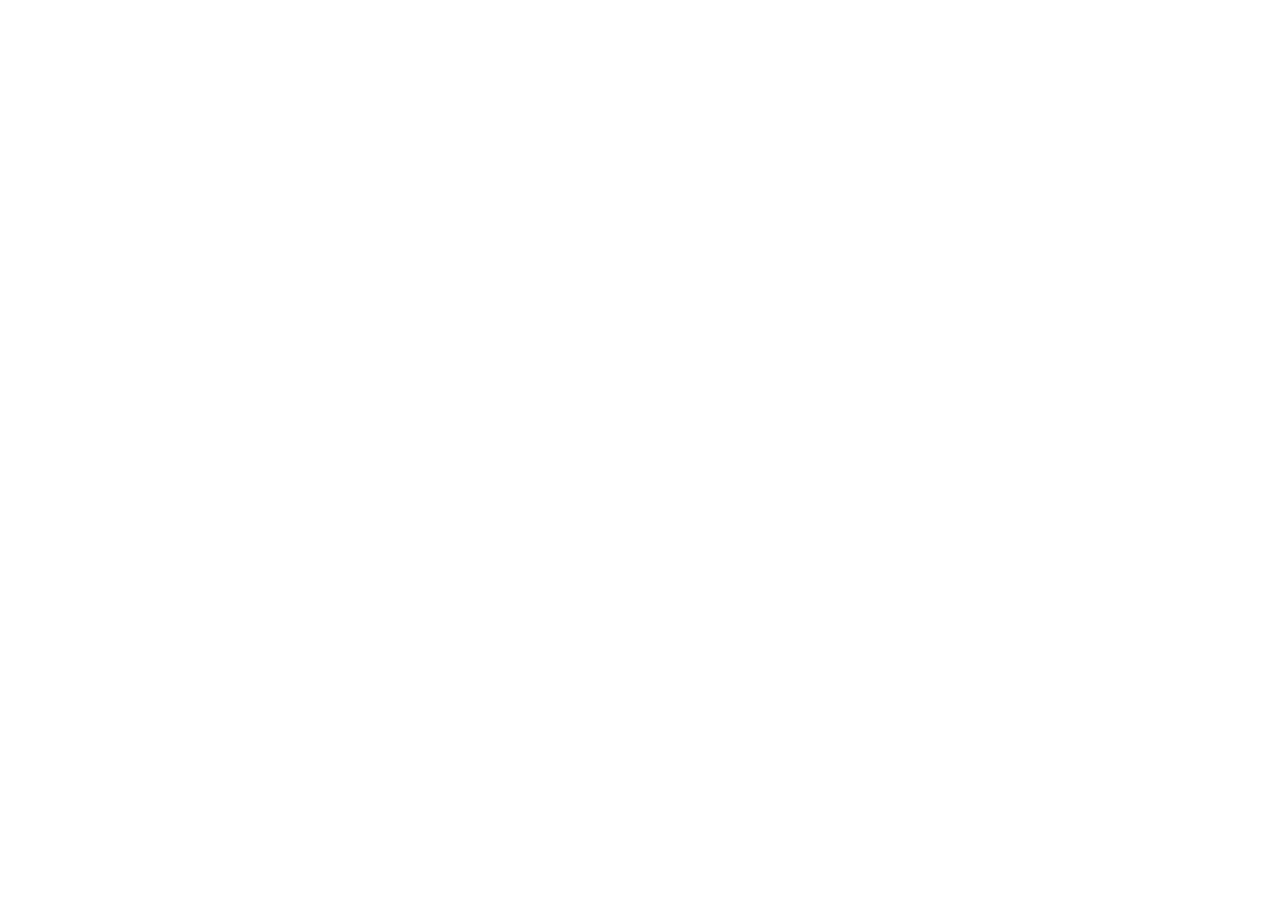
==== index.html @ 22f9165e "Initial commit. Background Catalog project. Simple and basic" ====
<!DOCTYPE html>
<html lang="en">
<head>
    <meta charset="UTF-8">
    <meta name="viewport" content="width=device-width, initial-scale=1.0">
    <title>Background Catalog</title>
    
</head>
<body>
    
</body>
</html>
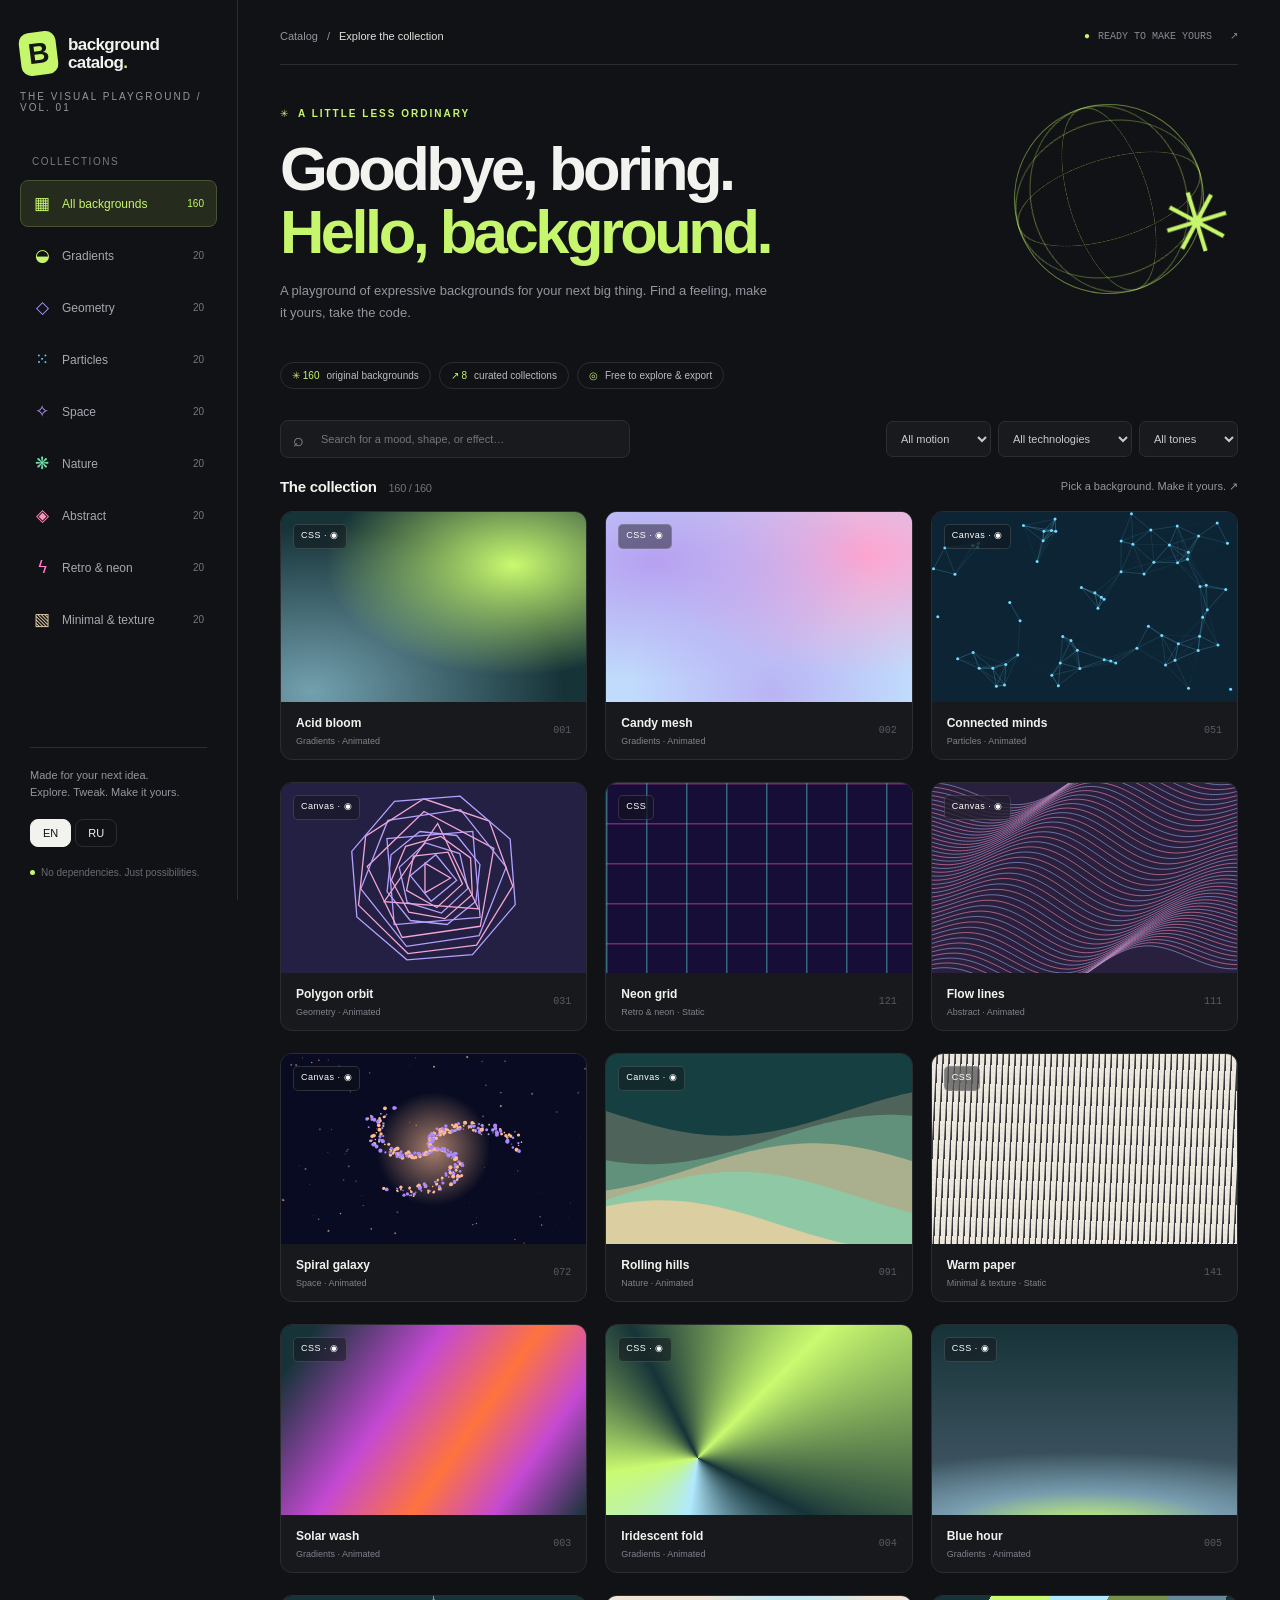
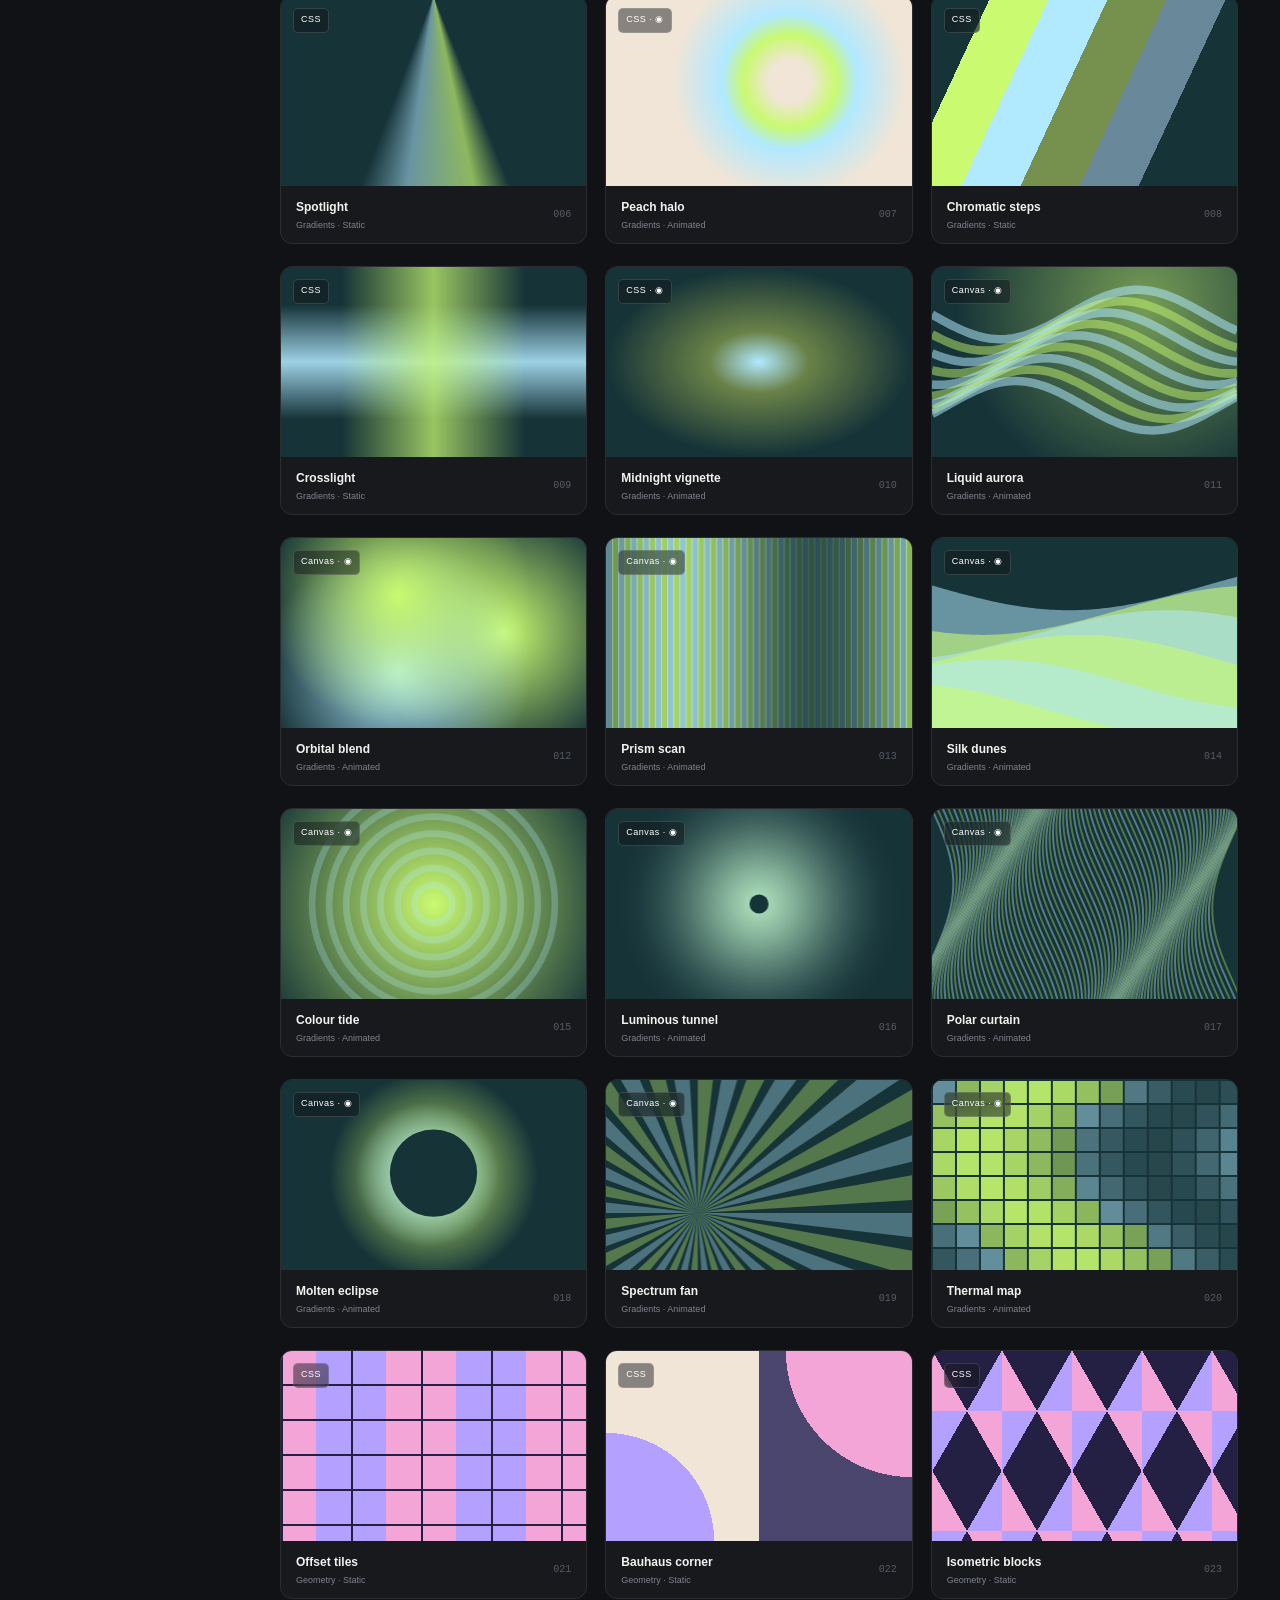
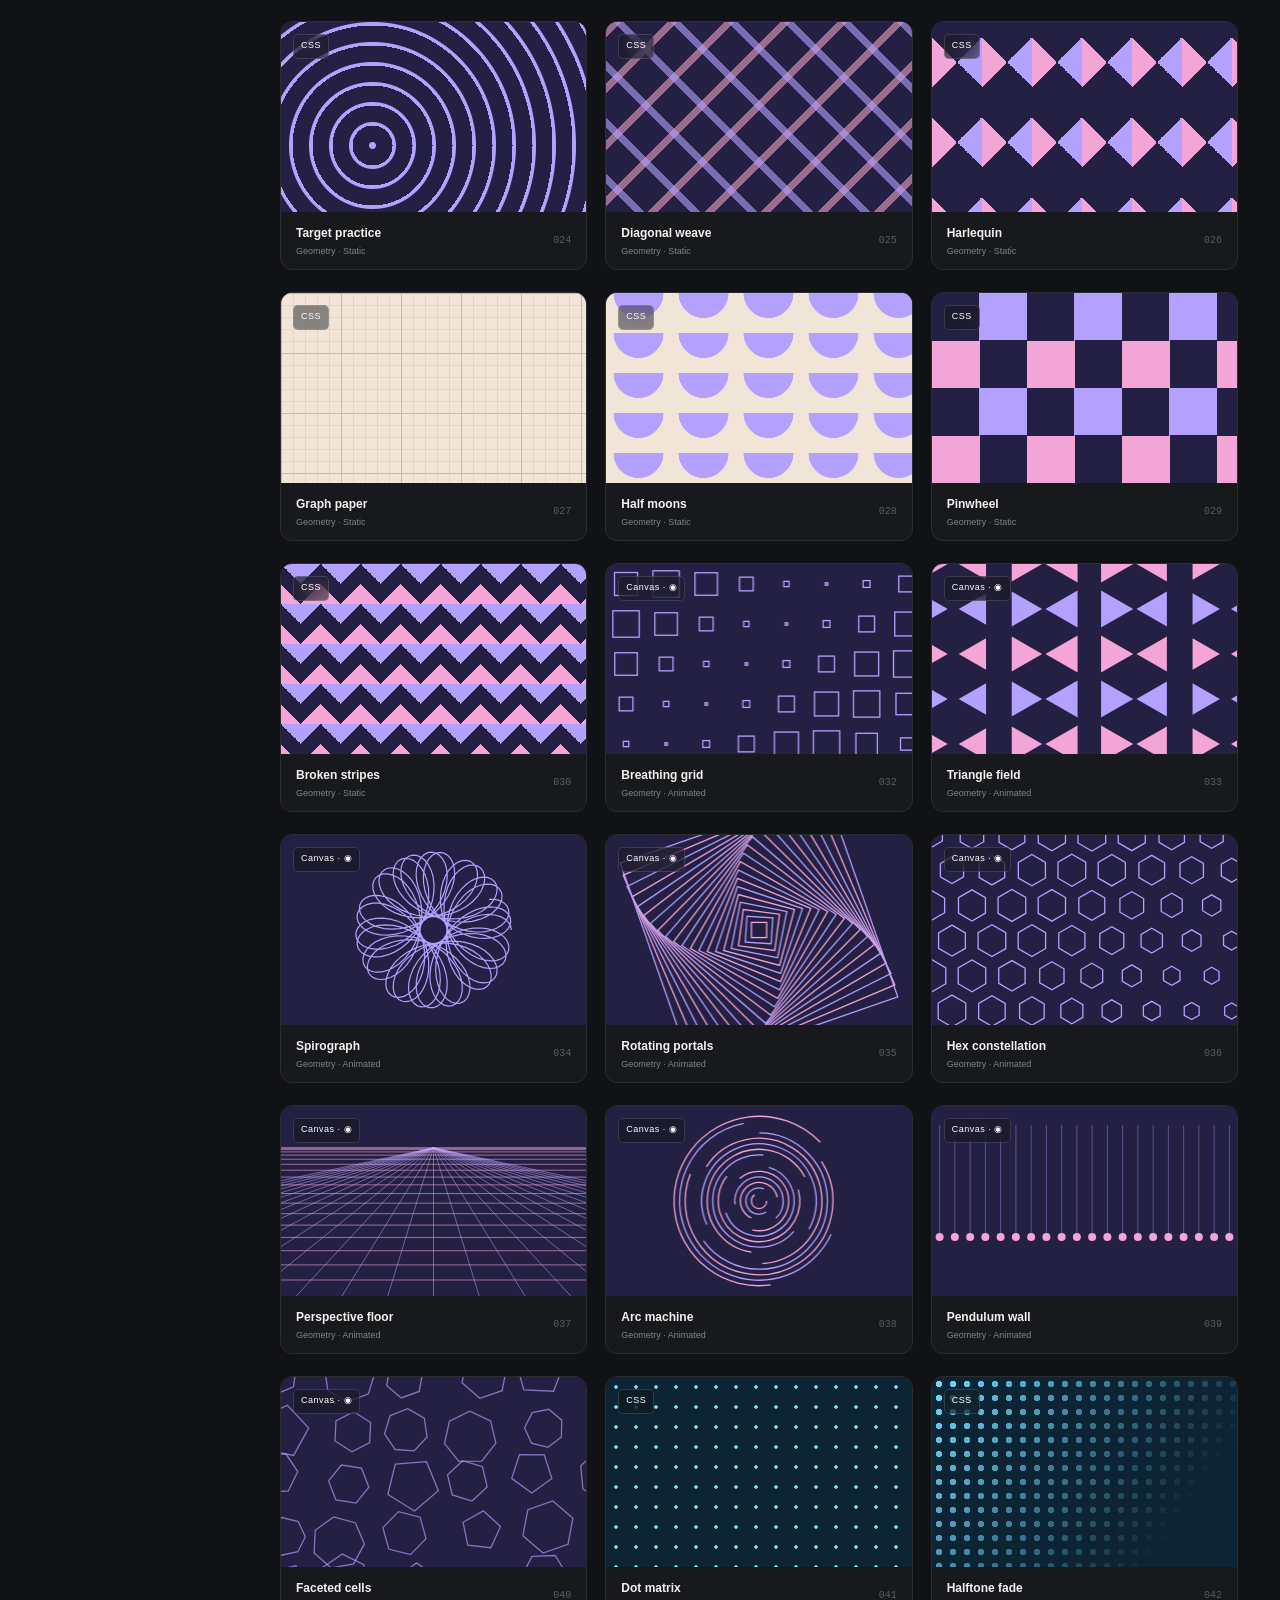
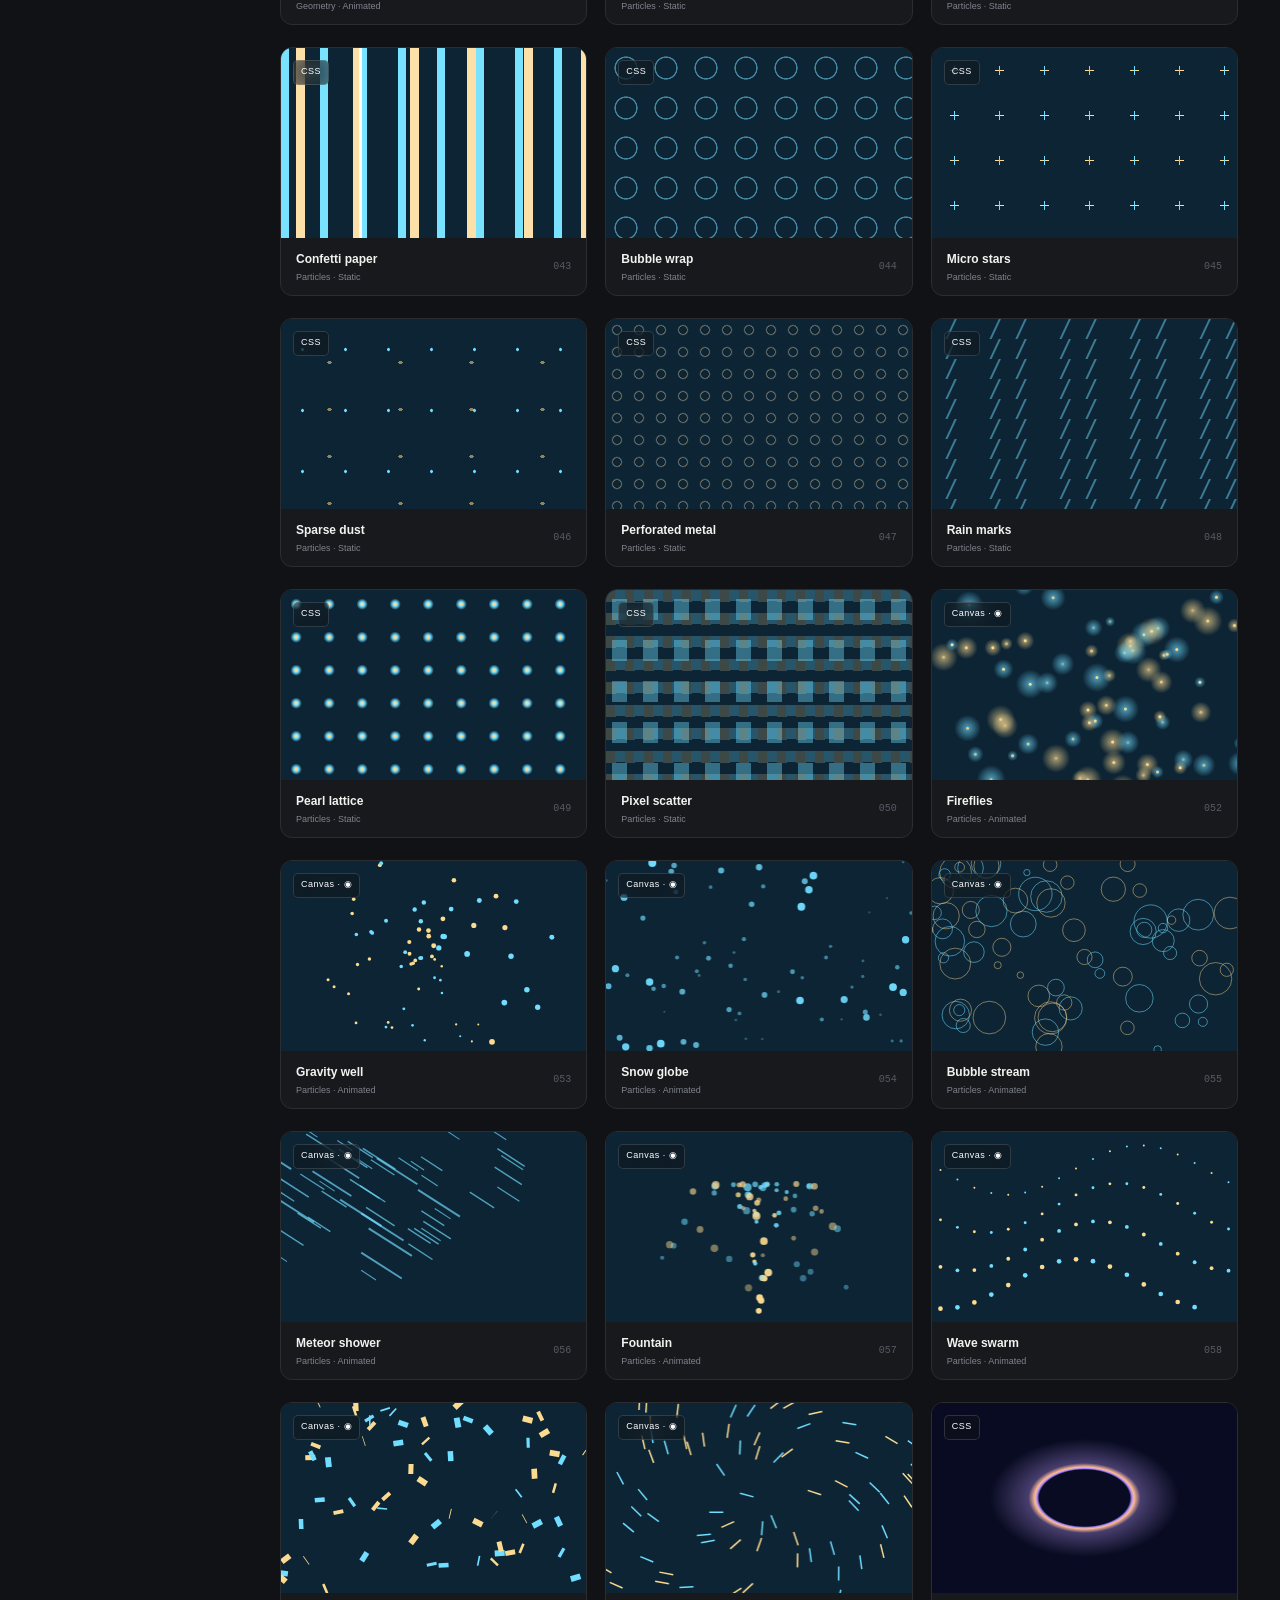
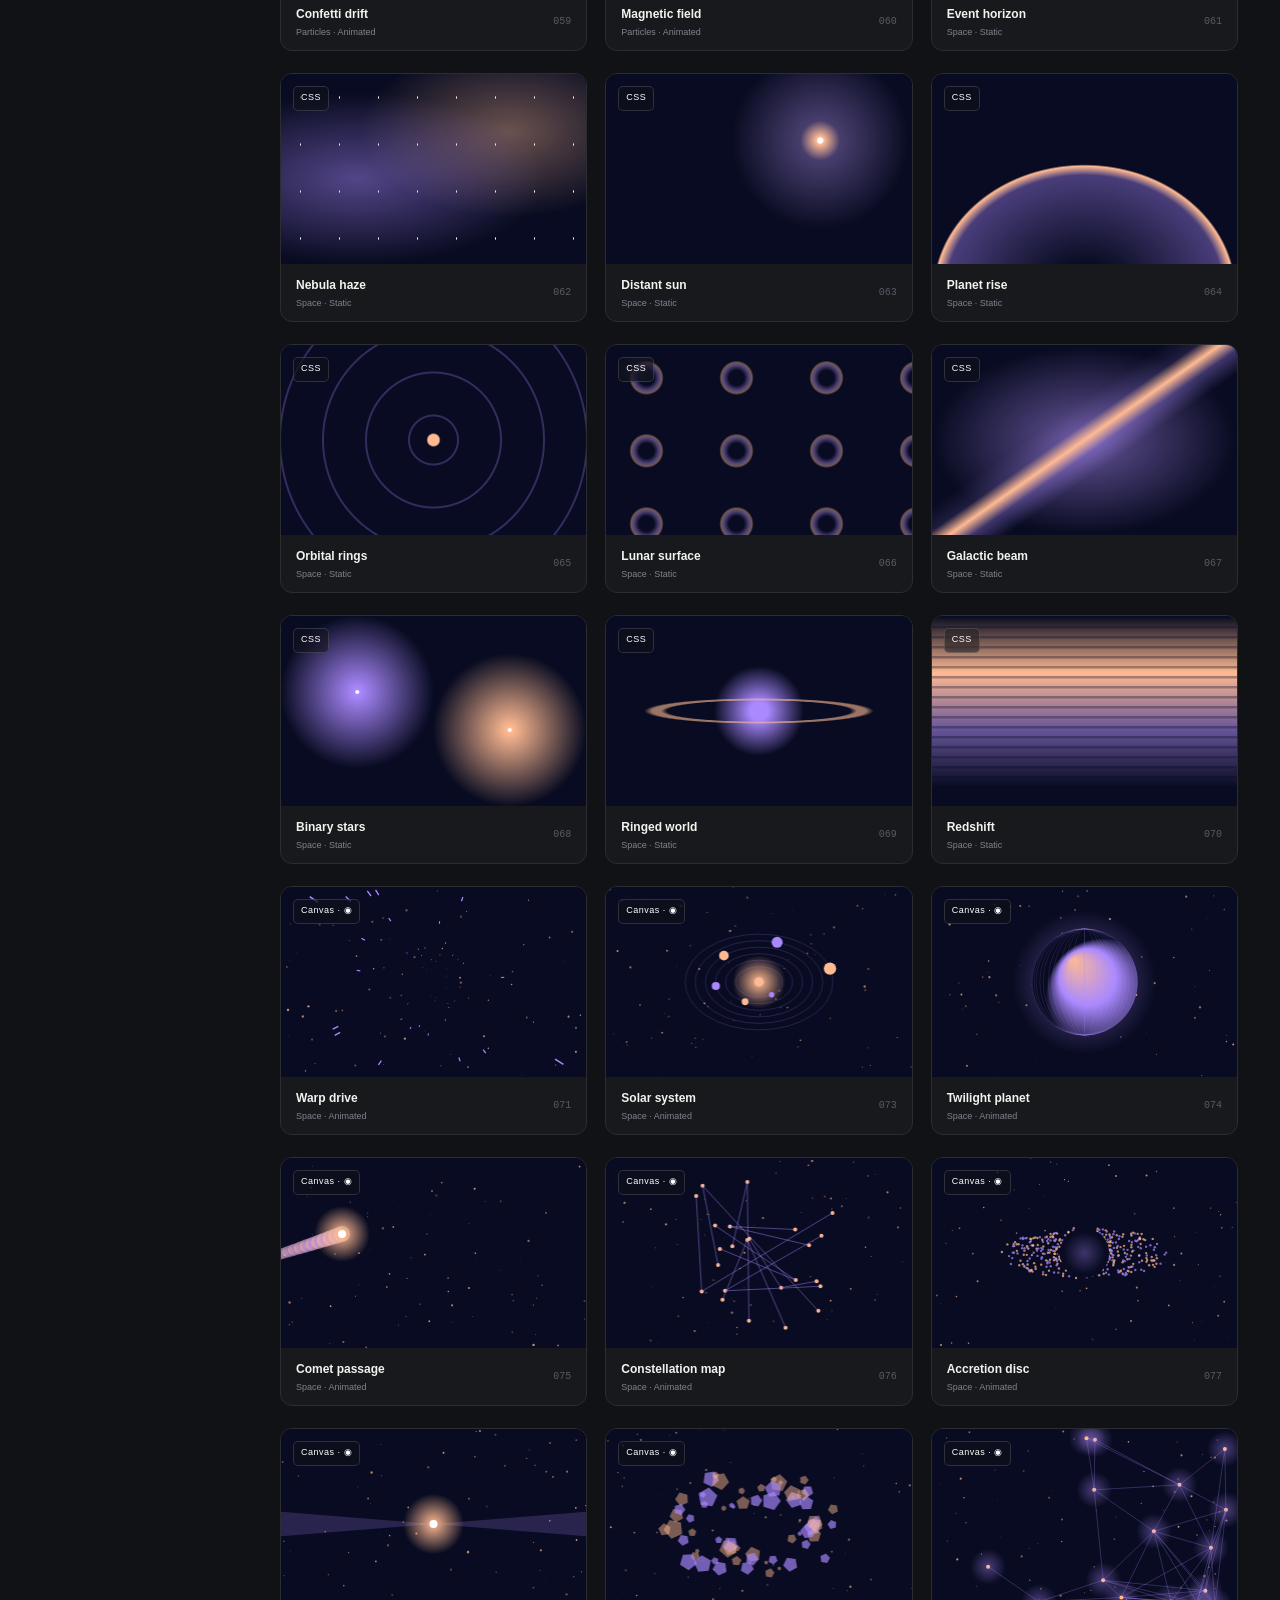
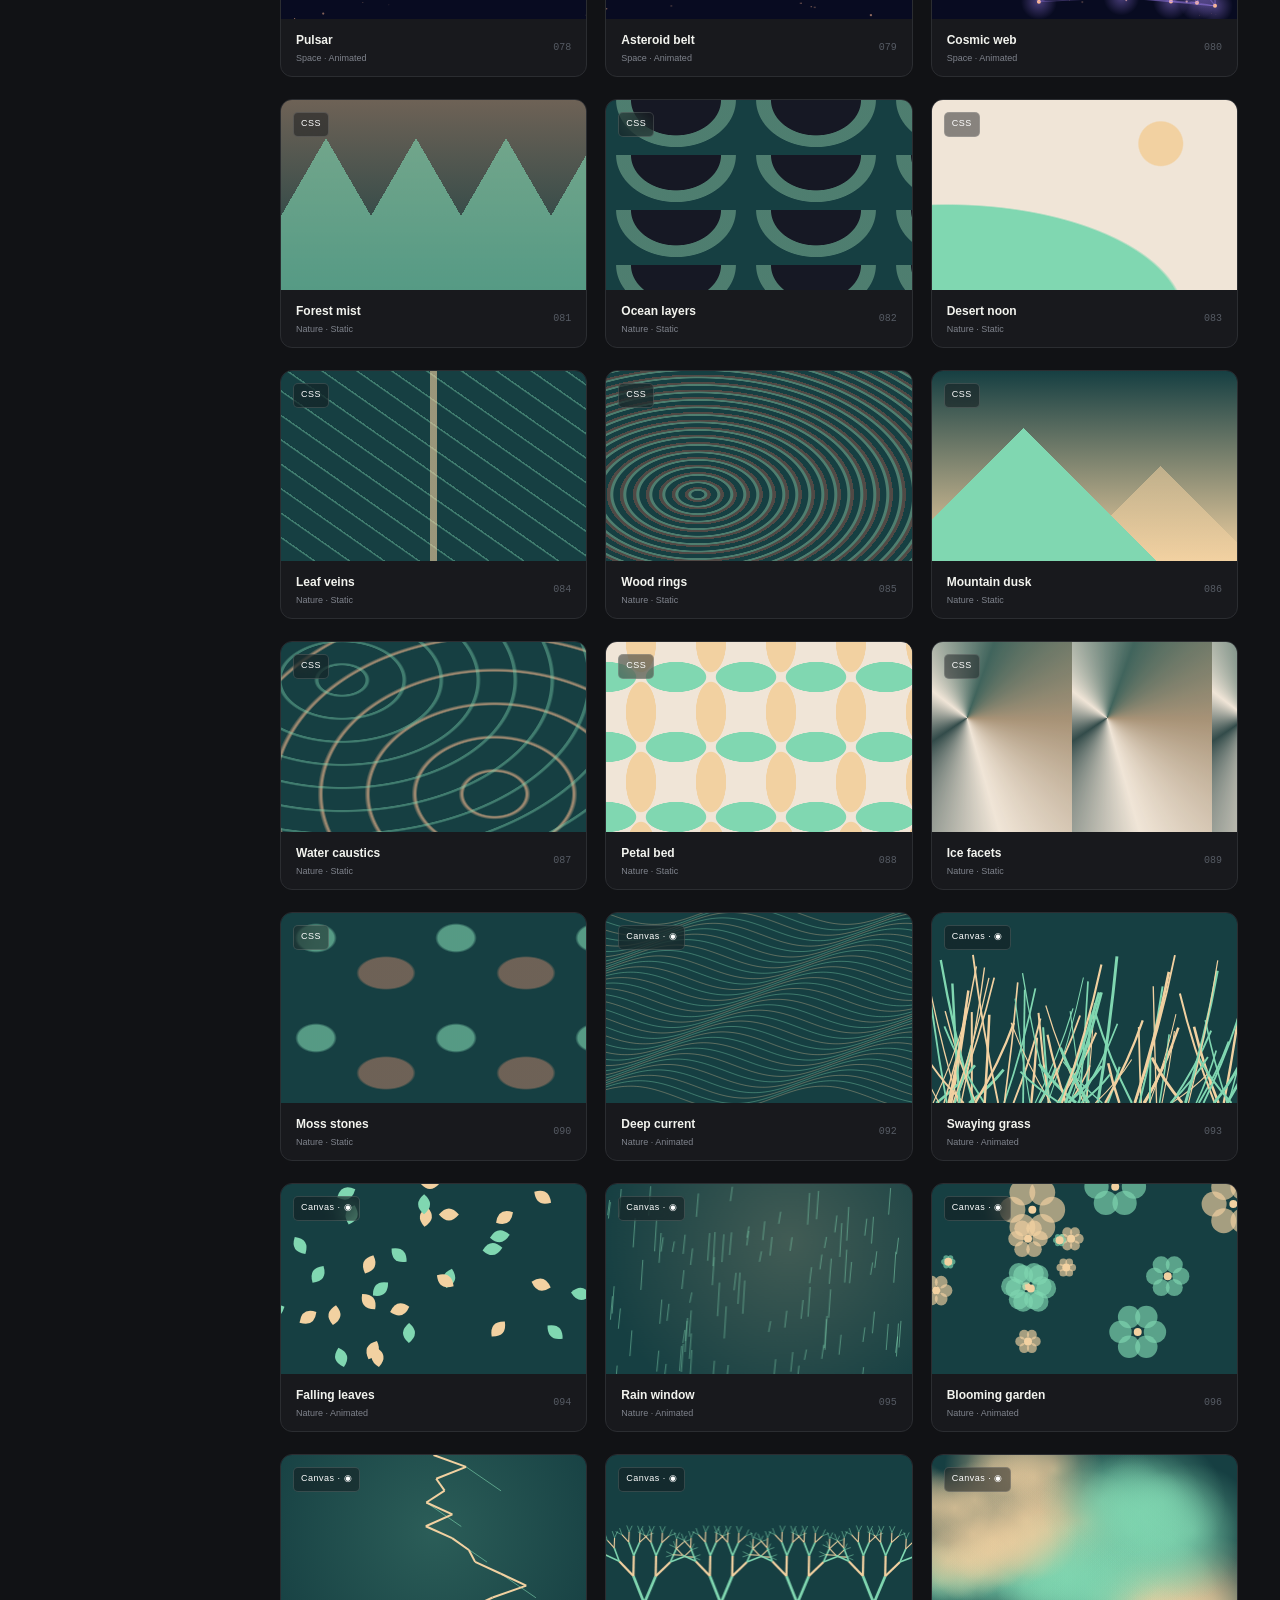
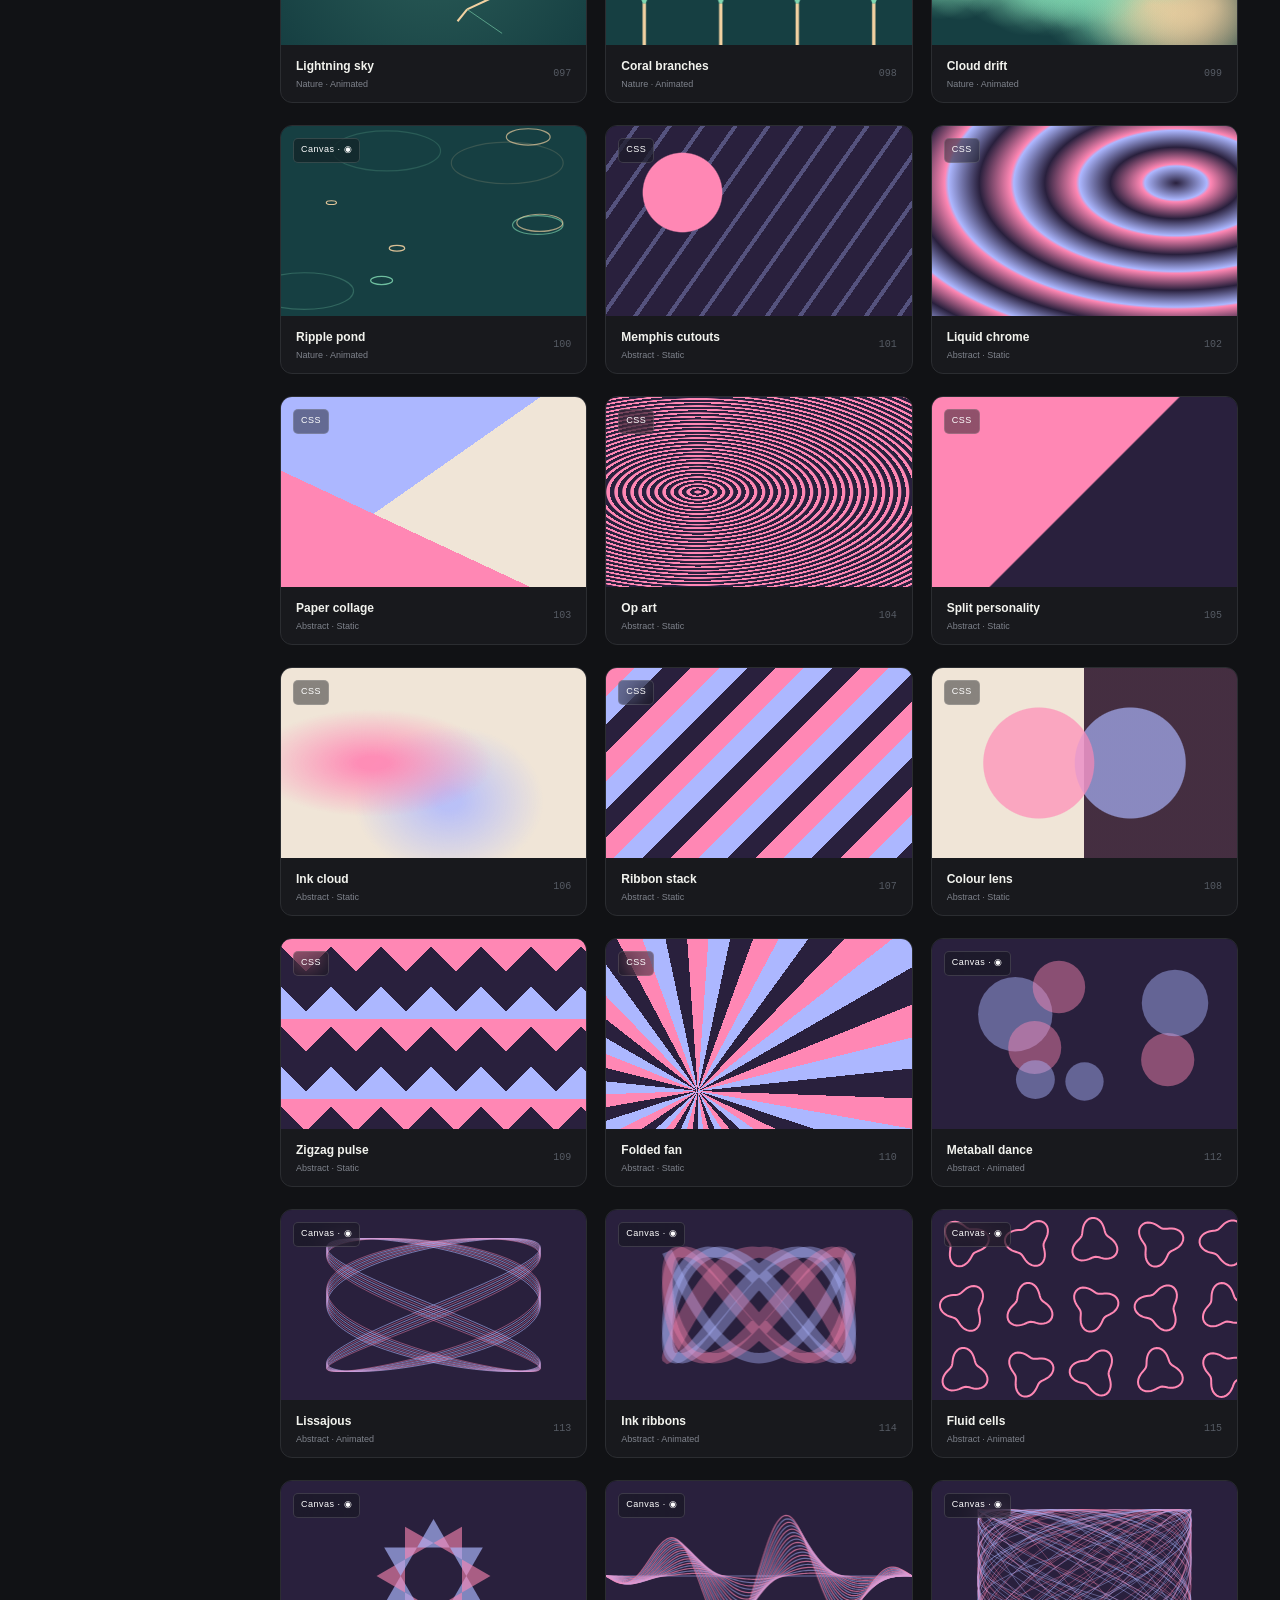
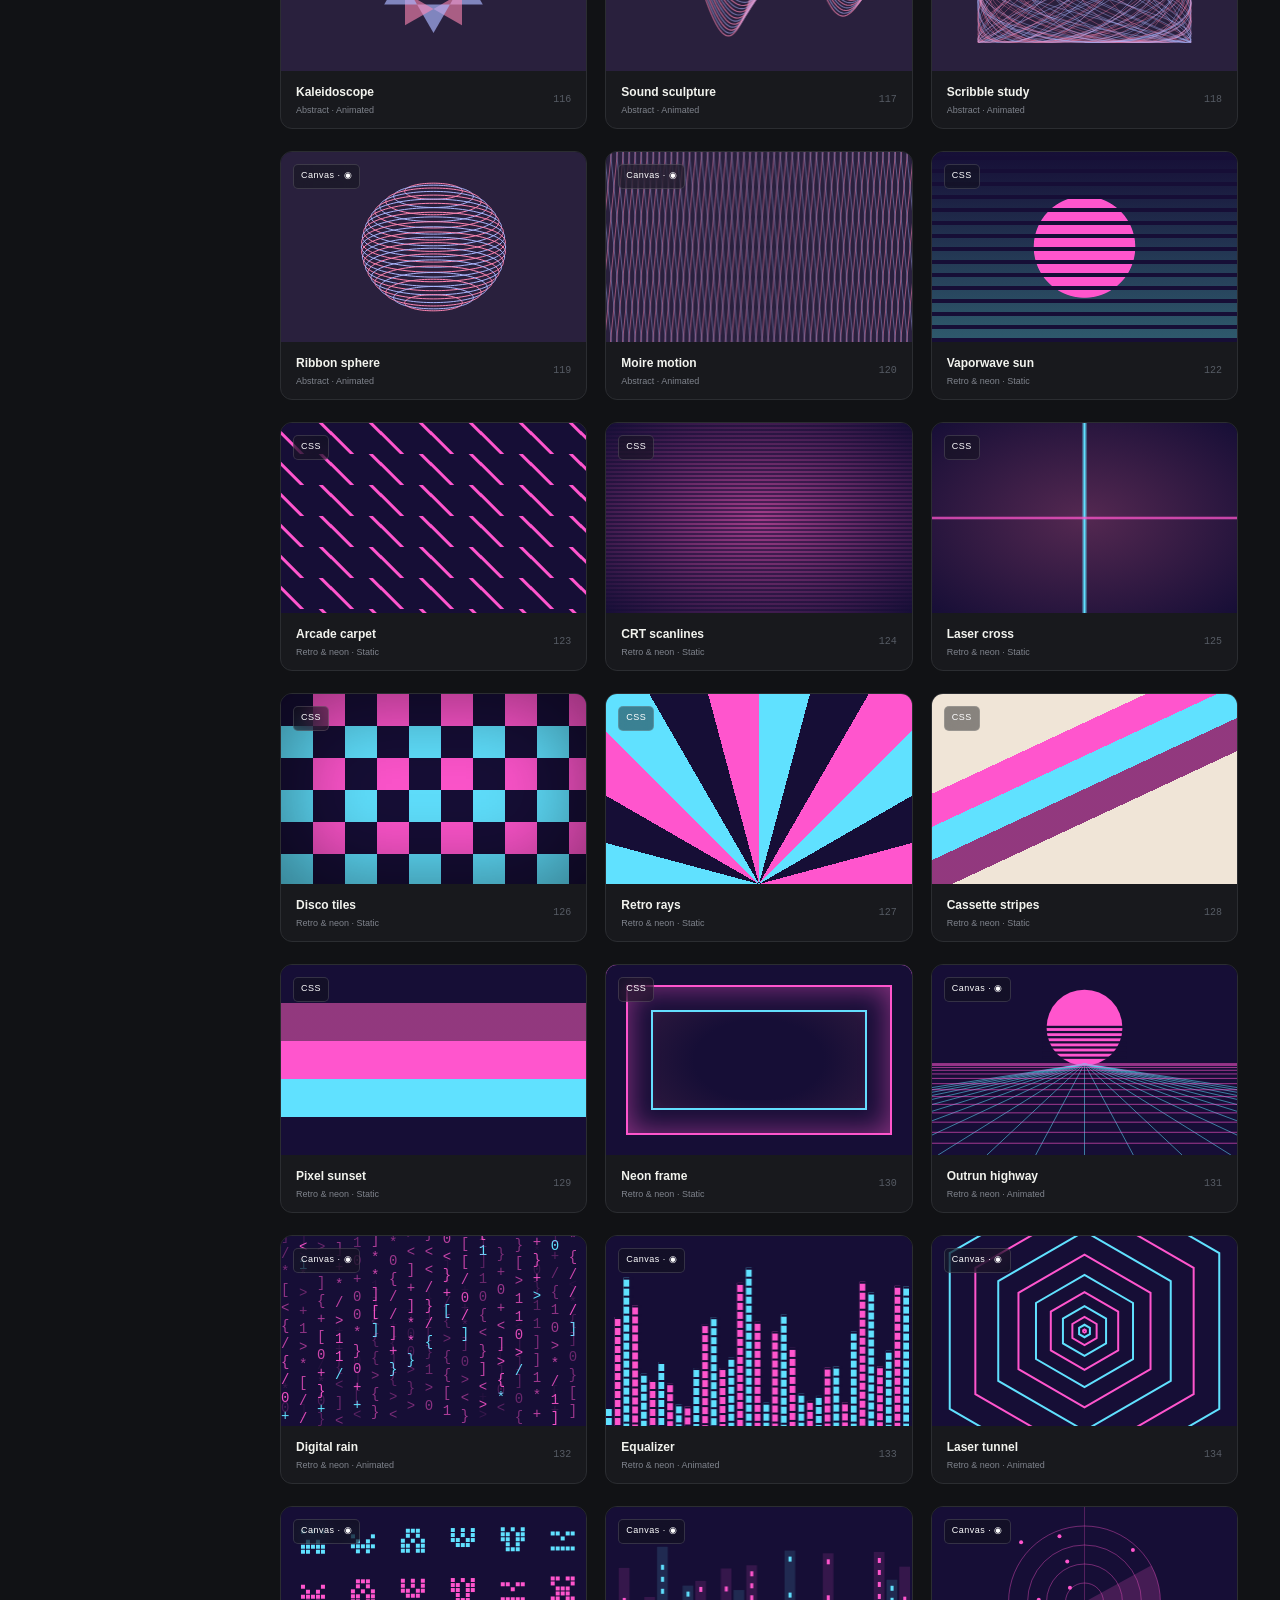
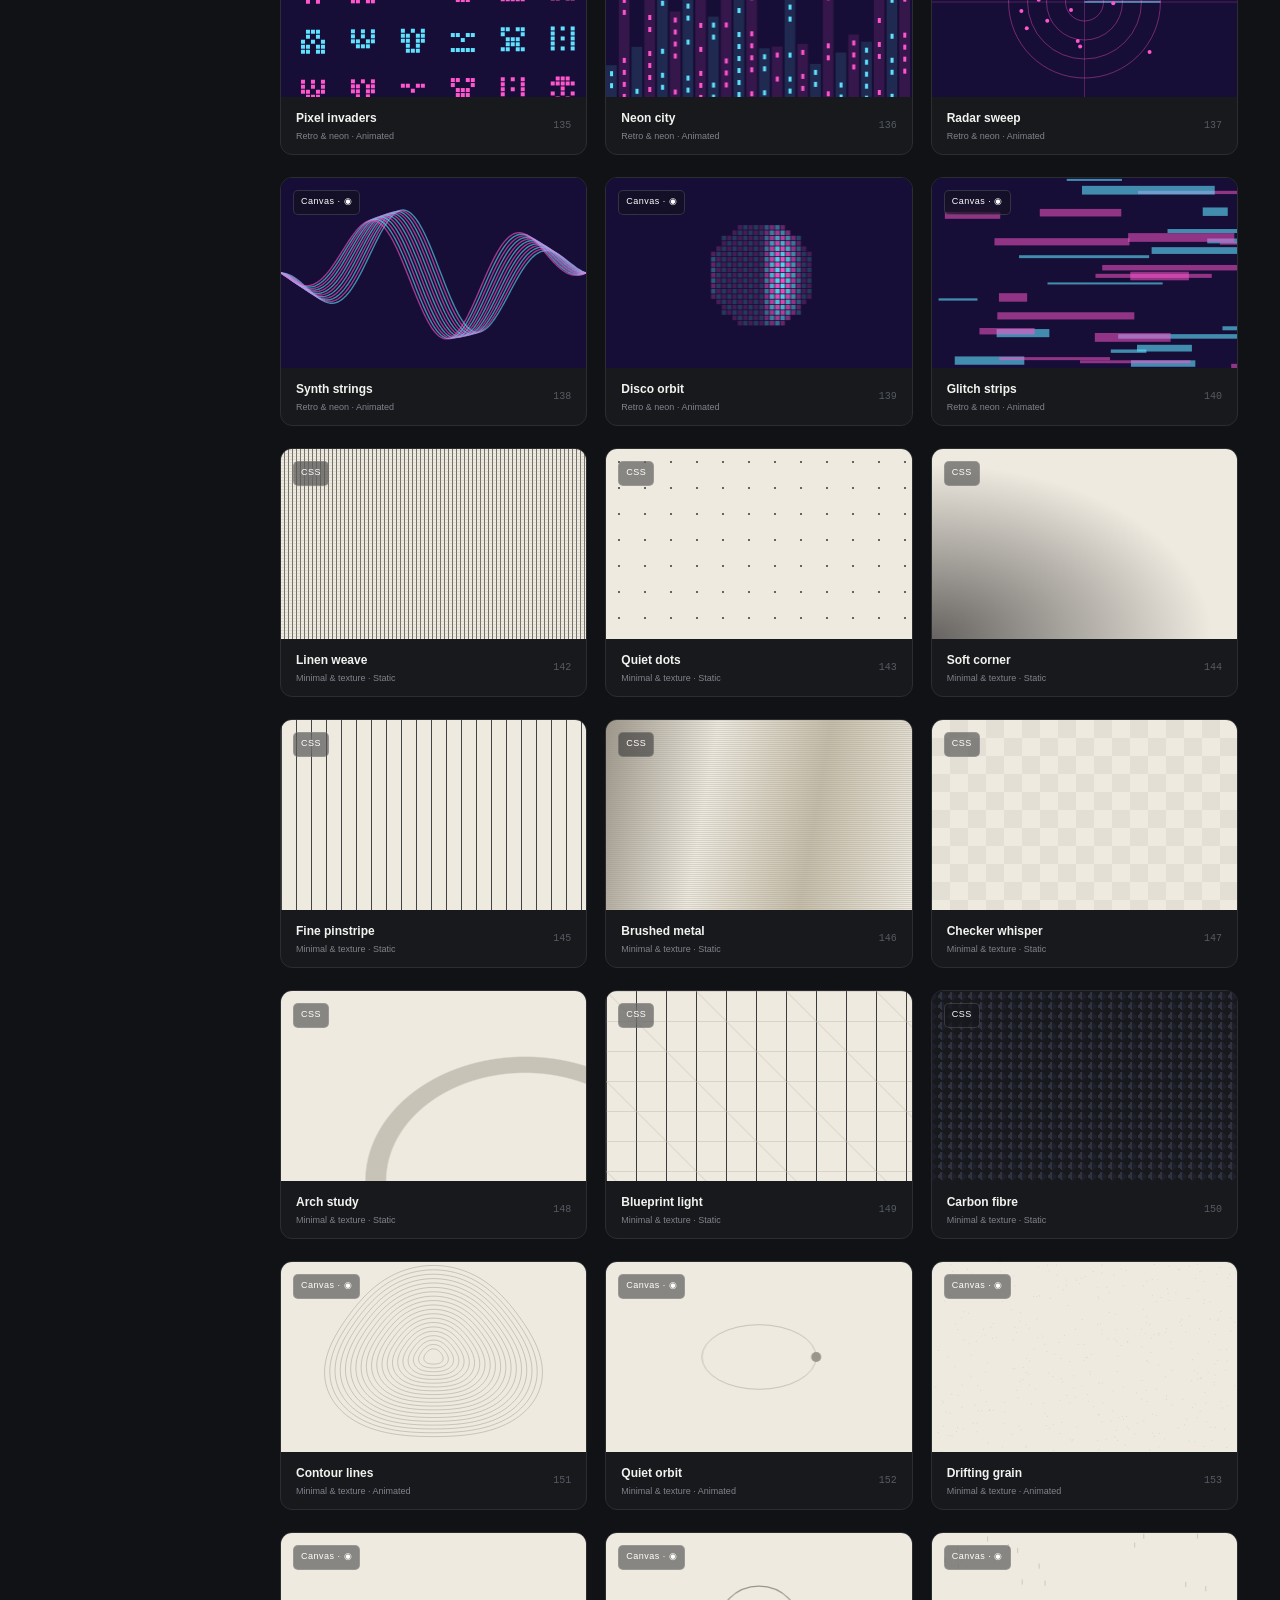
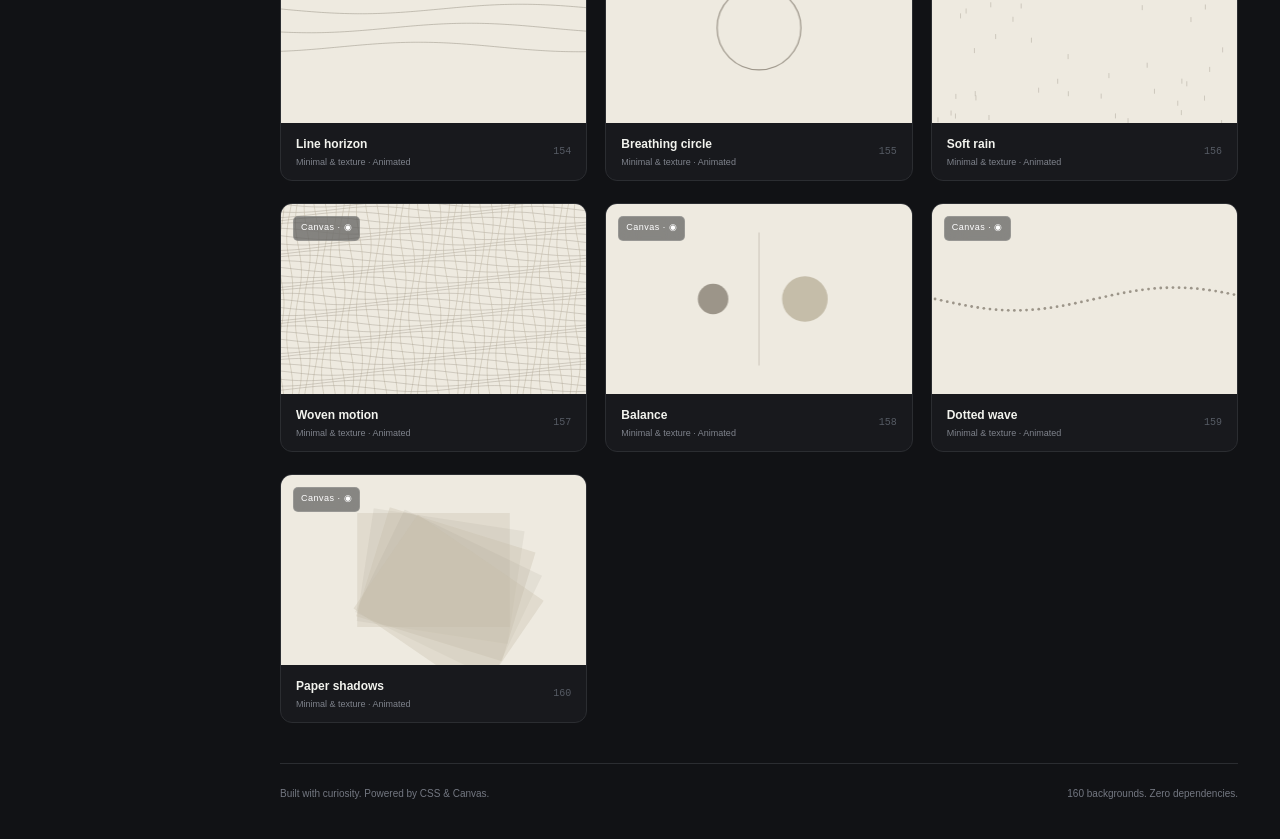
==== commit eec815f0: "Build complete bilingual catalog with 160 CSS and Canvas backgrounds" ====
--- a/index.html
+++ b/index.html
@@ -1,12 +1,2 @@
-<!DOCTYPE html>
-<html lang="en">
-<head>
-    <meta charset="UTF-8">
-    <meta name="viewport" content="width=device-width, initial-scale=1.0">
-    <title>Background Catalog</title>
-    
-</head>
-<body>
-    
-</body>
-</html>+<!doctype html>
+<html lang="en"><head><meta charset="utf-8"><meta name="viewport" content="width=device-width, initial-scale=1"><meta name="theme-color" content="#111215"><meta name="description" content="160 expressive backgrounds. Explore, customize and export standalone CSS and Canvas creations."><title>Background Catalog</title><link rel="icon" href="data:image/svg+xml,%3Csvg xmlns='http://www.w3.org/2000/svg' viewBox='0 0 40 40'%3E%3Crect width='40' height='40' rx='12' fill='%23c6f66b'/%3E%3Ctext x='8' y='30' font-size='30' font-family='Arial' font-weight='bold'%3EB%3C/text%3E%3C/svg%3E"><link rel="stylesheet" href="styles.css"><script src="catalog.js" defer></script><script src="engine.js" defer></script><script src="app.js" defer></script></head><body><a class="skip" href="#main">Skip to content / К содержимому</a><aside class="sidebar" id="sidebar"></aside><main id="main" tabindex="-1"></main><div class="toast" id="toast" role="status"></div></body></html>
--- a/styles.css
+++ b/styles.css
@@ -0,0 +1,6 @@
+:root{color-scheme:dark;--bg:#111215;--panel:#191a1e;--line:#2b2d31;--muted:#94969f;--ink:#f2f3ee;--accent:#c6f66b;font-family:Arial,Helvetica,sans-serif;font-synthesis:none}*{box-sizing:border-box}body{margin:0;background:var(--bg);color:var(--ink)}button,input,select{font:inherit}button,a,input,select{-webkit-tap-highlight-color:transparent}button,a{touch-action:manipulation}button{cursor:pointer}button:disabled{cursor:default;opacity:.4}a{color:inherit;text-decoration:none}button:focus-visible,a:focus-visible,input:focus-visible,select:focus-visible{outline:2px solid var(--accent);outline-offset:5px}button{color:inherit}button,input,select{border:1px solid var(--line);background:var(--panel)}button{border-radius:8px;padding:10px 14px}button:hover{border-color:#71747b}.sidebar{position:fixed;inset:0 auto 0 0;width:238px;border-right:1px solid var(--line);padding:32px 20px 22px;display:flex;flex-direction:column;z-index:20;background:var(--bg)}.brand{display:flex;align-items:center;gap:11px;font-weight:800;font-size:17px;line-height:1.04;letter-spacing:-.6px}.brandmark{display:grid;place-items:center;width:37px;height:43px;border-radius:10px;background:var(--accent);color:#151713;font-size:29px;font-weight:900;transform:rotate(-7deg)}.edition{font-size:10px;letter-spacing:2px;color:var(--muted);margin:16px 0 43px}.nav-label{font-size:10px;letter-spacing:1.5px;color:#777a84;padding:0 12px;margin-bottom:13px}.nav-list{display:grid;gap:5px}.nav-item{display:flex;align-items:center;gap:11px;padding:12px;border:1px solid transparent;border-radius:8px;font-size:12px;color:#a6a8b1;transition:.2s}.nav-item .count{margin-left:auto;font-size:10px;color:#737781}.nav-item:hover{background:#1c1e23;color:white}.nav-item.active{background:#252c1d;border-color:#475334;color:var(--accent)}.nav-item.active .count{color:var(--accent)}.nav-symbol{width:18px;text-align:center;font-size:17px;color:var(--cat)}.sidebar-bottom{margin-top:auto;padding:30px 10px 0}.sidebar-note{border-top:1px solid var(--line);padding-top:19px;color:var(--muted);font-size:11px;line-height:1.6}.language{display:flex;gap:4px;margin-top:17px}.language button{font-size:11px;padding:7px 12px;background:transparent}.language button.active{background:var(--ink);color:var(--bg);border-color:var(--ink)}.sidebar-foot{margin-top:20px;display:flex;align-items:center;gap:6px;font-size:10px;color:#686c75}.dot{width:5px;height:5px;background:var(--accent);border-radius:50%}main{margin-left:238px;padding:30px 42px 40px;max-width:2000px}.topbar{display:flex;align-items:center;justify-content:space-between;border-bottom:1px solid var(--line);padding-bottom:22px;gap:20px}.breadcrumb{font-size:11px;color:var(--muted);display:flex;gap:9px;align-items:center}.breadcrumb strong{color:#e0e1dd;font-weight:400}.topmeta{font-family:monospace;font-size:10px;color:#858992;white-space:nowrap}.topmeta i{font-style:normal;color:var(--accent);margin-right:8px}.hero{position:relative;overflow:hidden;min-height:270px;padding:43px 0 35px}.eyebrow{font-size:10px;letter-spacing:2px;font-weight:600;color:var(--accent);display:flex;align-items:center;gap:8px}.hero h1{font-size:clamp(42px,4.8vw,76px);line-height:1.02;letter-spacing:-3.5px;margin:19px 0 17px;max-width:760px;font-weight:800}.hero h1 em{font-style:normal;color:var(--accent)}.hero p{font-size:13px;line-height:1.7;color:var(--muted);max-width:490px;margin:0}.hero-art{position:absolute;right:34px;top:39px;width:190px;height:190px;transform:rotate(-17deg);pointer-events:none}.hero-art i{position:absolute;inset:0;border:1px solid #c6f66b75;border-radius:50%}.hero-art i:nth-child(2){transform:rotateY(35deg)}.hero-art i:nth-child(3){transform:rotateY(65deg)}.hero-art i:nth-child(4){transform:rotateX(35deg)}.hero-art i:nth-child(5){transform:rotateX(65deg)}.hero-art:after{content:'✳';position:absolute;right:-17px;bottom:4px;font-size:84px;color:var(--accent);line-height:1}.collection-strip{display:flex;gap:8px;margin:2px 0 31px;flex-wrap:wrap}.chip{display:flex;align-items:center;gap:7px;border:1px solid var(--line);border-radius:100px;padding:7px 11px;font-size:10px;color:#b9bcc3}.chip b{font-weight:400;color:var(--accent)}.toolbar{display:flex;justify-content:space-between;align-items:center;gap:12px;margin-bottom:19px}.search{position:relative;flex:1;max-width:350px}.search span{position:absolute;left:13px;top:10px;color:var(--muted);font-size:18px}.search input{width:100%;border-radius:8px;padding:12px 13px 12px 40px;font-size:11px;color:var(--ink)}.filters{display:flex;gap:7px;flex-wrap:wrap}.filters select{padding:10px 24px 10px 10px;border-radius:7px;font-size:11px;color:#c8cad0;max-width:165px}.results-bar{display:flex;align-items:center;justify-content:space-between;margin:20px 0 16px;font-size:11px;color:var(--muted)}.results-bar h2{color:var(--ink);font-size:15px;letter-spacing:-.3px;margin:0}.results-bar h2 span{font-weight:400;color:#6f737c;margin-left:8px;font-size:11px}.grid{display:grid;grid-template-columns:repeat(3,minmax(0,1fr));gap:22px 18px;perspective:1200px}.card{display:block;border:1px solid var(--line);border-radius:12px;overflow:hidden;background:#18191d;transition:transform .18s,border-color .2s,box-shadow .2s;animation:appear .45s both;animation-delay:calc(var(--order)*22ms)}.card:hover{border-color:var(--cat);box-shadow:0 0 0 1px color-mix(in srgb,var(--cat) 18%,transparent),0 18px 28px #0004;z-index:1}.thumb{height:190px;position:relative;overflow:hidden;background:#161824}.scene{position:absolute;inset:0;overflow:hidden;isolation:isolate}.scene canvas{width:100%;height:100%;display:block}.card-top{position:absolute;inset:12px 12px auto;z-index:2;display:flex;justify-content:space-between;pointer-events:none}.badge{font-size:9px;letter-spacing:.5px;background:#12141977;border:1px solid #ffffff24;backdrop-filter:blur(10px);padding:5px 7px;border-radius:5px;color:white}.card-arrow{width:25px;height:25px;border-radius:50%;display:grid;place-items:center;background:#f6f8ed;color:#161713;font-size:15px;opacity:0;transform:translate(-4px,4px);transition:.2s}.card:hover .card-arrow,.card:focus-visible .card-arrow{opacity:1;transform:none}.card-body{padding:14px 15px 13px;display:flex;align-items:center;justify-content:space-between;gap:8px}.card-body h3{font-size:12px;margin:0 0 6px;font-weight:600}.card-body p{font-size:9px;margin:0;color:#7f838c}.card-body .index{font-family:monospace;font-size:10px;color:#565b64}.footer{margin-top:40px;padding:24px 0 0;border-top:1px solid var(--line);display:flex;justify-content:space-between;color:#737781;font-size:10px;gap:20px}.empty{grid-column:1/-1;text-align:center;padding:70px 15px;border:1px dashed var(--line);border-radius:12px}.empty h3{font-size:24px}.empty p{color:var(--muted);font-size:13px}.detail-heading{display:flex;align-items:flex-start;justify-content:space-between;gap:24px;margin:30px 0 23px}.detail-heading h1{font-size:42px;letter-spacing:-1.8px;margin:10px 0}.detail-heading p{font-size:13px;line-height:1.6;color:var(--muted);max-width:650px;margin:0}.detail-number{font-size:64px;font-weight:800;color:#2c3035;letter-spacing:-5px}.preview-wrap{border:1px solid #3c4047;border-radius:15px;overflow:hidden;background:#080b14;position:relative}.preview{height:410px;position:relative;overflow:hidden}.preview-overlay{position:absolute;inset:0;display:flex;flex-direction:column;align-items:center;justify-content:center;pointer-events:none;text-align:center;padding:30px;z-index:1;color:white;text-shadow:0 2px 25px #0009}.preview-overlay small{font-family:monospace;letter-spacing:4px;font-size:10px}.preview-overlay strong{font-size:clamp(35px,5vw,70px);letter-spacing:-3px;line-height:1.03;margin-top:18px}.preview-overlay span{font-size:11px;margin-top:19px;letter-spacing:1px}.preview-controls{position:absolute;bottom:15px;left:15px;right:15px;display:flex;justify-content:space-between;gap:8px;z-index:3}.preview-controls>div{display:flex;gap:7px}.preview-controls button{font-size:11px;background:#13151bb0;backdrop-filter:blur(12px);border-color:#ffffff28;padding:9px 11px;color:white}.preview-wrap:fullscreen{border:none;border-radius:0}.preview-wrap:fullscreen .preview{height:100vh}.settings{display:flex;gap:22px;align-items:center;padding:19px 20px;background:#191b20;flex-wrap:wrap}.setting{display:flex;gap:10px;align-items:center;font-size:11px;color:#b8bbc3}.setting input[type=color]{width:27px;height:27px;padding:0;border:0;background:none;cursor:pointer;border-radius:50%;overflow:hidden}.setting input[type=color]::-webkit-color-swatch-wrapper{padding:0}.setting input[type=color]::-webkit-color-swatch{border:0;border-radius:50%}.setting input[type=range]{width:100px;accent-color:var(--accent)}.setting output{font-family:monospace;font-size:10px;min-width:28px}.settings .reset{margin-left:auto;background:none;font-size:10px;padding:7px 10px}.detail-bottom{display:grid;grid-template-columns:minmax(0,1fr) 270px;gap:24px;margin-top:26px}.code-panel{border:1px solid var(--line);border-radius:12px;overflow:hidden;min-width:0}.code-toolbar{display:flex;align-items:center;justify-content:space-between;background:#1c1e24;padding:10px 13px;gap:10px}.tabs{display:flex;gap:5px}.tabs button{font-family:monospace;border:0;background:transparent;font-size:11px;color:var(--muted);padding:8px 11px}.tabs button.active{background:#30343c;color:white}.copy{font-size:10px;background:#252831;padding:7px 10px}.code-panel pre{margin:0;padding:23px;max-height:340px;min-height:220px;overflow:auto;background:#16181d;color:#bed2df;font:11px/1.8 Consolas,monospace;tab-size:2}.guide h2{font-size:16px;margin:3px 0 17px}.guide ol{padding-left:22px;color:var(--muted);font-size:12px;line-height:1.7}.guide li{padding:0 0 12px 5px}.guide li::marker{color:var(--accent)}.download{background:var(--accent);color:#141711;border-color:var(--accent);font-weight:700;font-size:12px;width:100%;padding:14px}.guide-note{font-size:10px;color:#777d88;line-height:1.6;margin-top:13px}.related-title{font-size:18px;letter-spacing:-.5px;margin:35px 0 18px}.toast{position:fixed;bottom:25px;left:50%;transform:translate(-50%,20px);padding:12px 20px;border-radius:10px;border:1px solid #4e5940;background:#242e20;color:#d6f3c1;z-index:100;opacity:0;transition:.2s;pointer-events:none;font-size:12px}.toast.show{opacity:1;transform:translate(-50%,0)}.skip{position:fixed;top:-80px;left:15px;background:var(--accent);color:#111;padding:13px;z-index:100}.skip:focus{top:15px}.error-page{padding:80px 0}.back{background:none;font-size:11px;border:0;padding:0;color:var(--muted)}@keyframes appear{from{opacity:0;transform:translateY(12px)}to{opacity:1;transform:translateY(0)}}
+@media(min-width:1550px){.grid{grid-template-columns:repeat(4,minmax(0,1fr))}.thumb{height:215px}.hero-art{right:80px}.hero h1{font-size:76px}}
+@media(max-width:1180px){main{padding:26px}.sidebar{width:210px;padding:27px 14px}main{margin-left:210px}.hero-art{width:135px;height:135px;right:10px;top:65px;opacity:.65}.hero h1{font-size:55px;max-width:550px}.thumb{height:158px}.toolbar{align-items:stretch;flex-direction:column}.search{max-width:none}.filters select{flex:1;max-width:none}.detail-bottom{grid-template-columns:minmax(0,1fr) 235px}.settings{gap:14px}}
+@media(max-width:850px){.grid{grid-template-columns:repeat(2,minmax(0,1fr))}.hero-art{display:none}.hero h1{font-size:50px}.detail-bottom{grid-template-columns:1fr}.guide{max-width:none}.guide ol{display:flex;gap:24px}.guide li{flex:1}.download{max-width:300px}.detail-heading h1{font-size:33px}.detail-number{font-size:48px}.topmeta{display:none}}
+@media(max-width:600px){.sidebar{position:relative;width:100%;padding:19px 18px 13px;border-right:0;border-bottom:1px solid var(--line);display:block}.brand{font-size:15px}.brandmark{width:29px;height:33px;font-size:25px}.edition,.nav-label,.sidebar-note,.sidebar-foot{display:none}.sidebar-bottom{position:absolute;right:15px;top:15px;padding:0}.language{margin:0}.nav-list{display:flex;overflow-x:auto;gap:5px;margin-top:20px;scrollbar-width:none;padding:2px 0}.nav-item{white-space:nowrap;padding:9px 10px;font-size:11px}.nav-item .count{display:none}.nav-symbol{font-size:14px;width:15px}main{margin-left:0;padding:20px 18px 28px}.topbar{padding-bottom:17px}.hero{min-height:0;padding:31px 0 25px}.hero h1{font-size:clamp(33px,9.5vw,43px);letter-spacing:-1.8px;margin:18px 0}.hero p{font-size:12px}.eyebrow{font-size:9px}.collection-strip{margin-bottom:22px;gap:5px}.chip{font-size:9px;padding:6px 8px}.grid{gap:13px 10px}.thumb{height:155px}.card-body{padding:12px 10px}.card-body h3{font-size:11px}.card-body p{font-size:8px}.card-body .index{display:none}.badge{font-size:8px}.card-top{inset:9px 9px auto}.card-arrow{display:none}.filters{gap:5px}.filters select{font-size:10px;min-width:0;padding-left:7px;padding-right:13px;width:30%}.results-bar{margin-top:18px}.results-bar h2{font-size:13px}.results-bar>span{font-size:9px}.footer{font-size:9px;line-height:1.6}.detail-heading{margin-top:25px;gap:10px}.detail-heading h1{font-size:32px}.detail-heading p{font-size:12px}.detail-number{font-size:32px;letter-spacing:-2px}.preview{height:380px}.preview-overlay strong{font-size:45px;letter-spacing:-2px}.preview-controls{left:10px;right:10px;bottom:10px}.preview-controls button{font-size:10px;padding:8px}.settings{padding:16px 12px;gap:17px}.setting{font-size:10px;gap:7px}.setting input[type=range]{width:82px}.settings .reset{margin-left:0}.guide ol{display:block}.code-panel pre{padding:16px}.related-title{font-size:16px}.preview-overlay small{letter-spacing:2px}}
+@media(prefers-reduced-motion:reduce){*,*:before,*:after{animation:none!important;transition:none!important;scroll-behavior:auto!important}}
